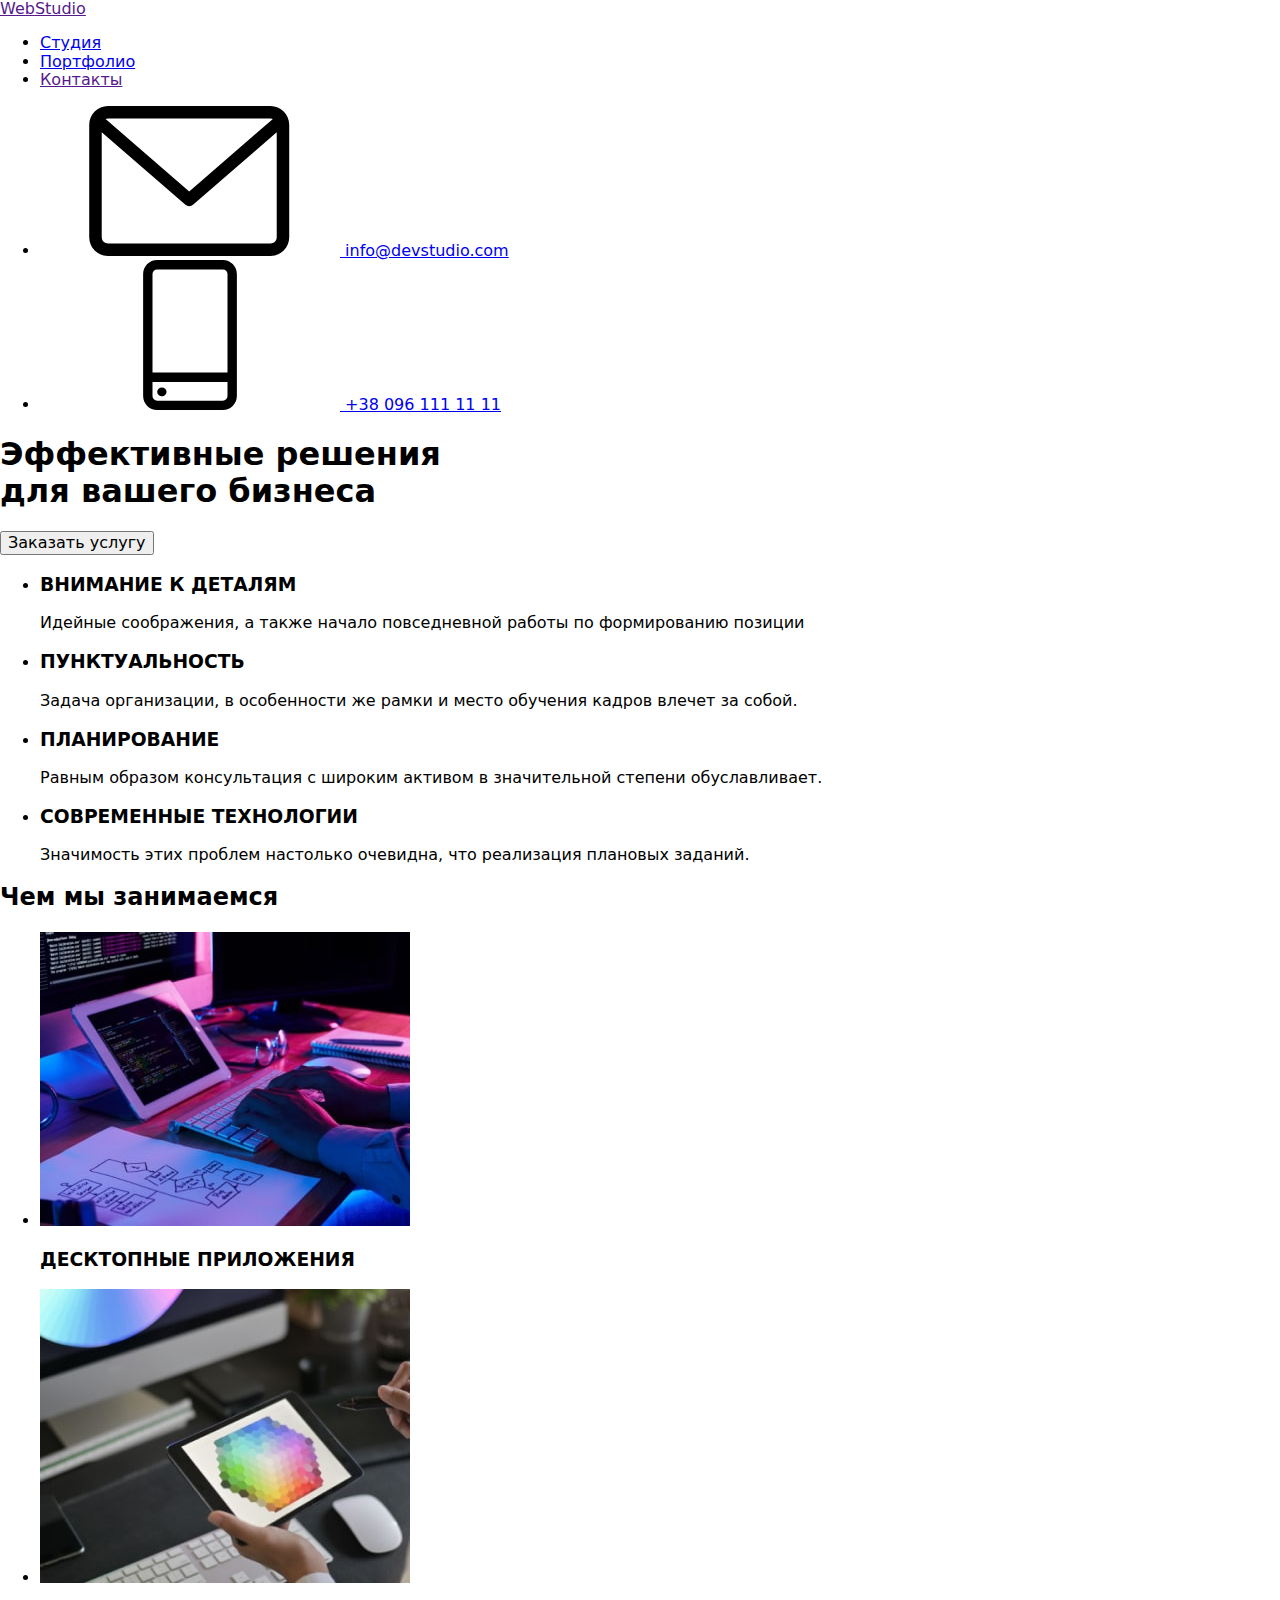
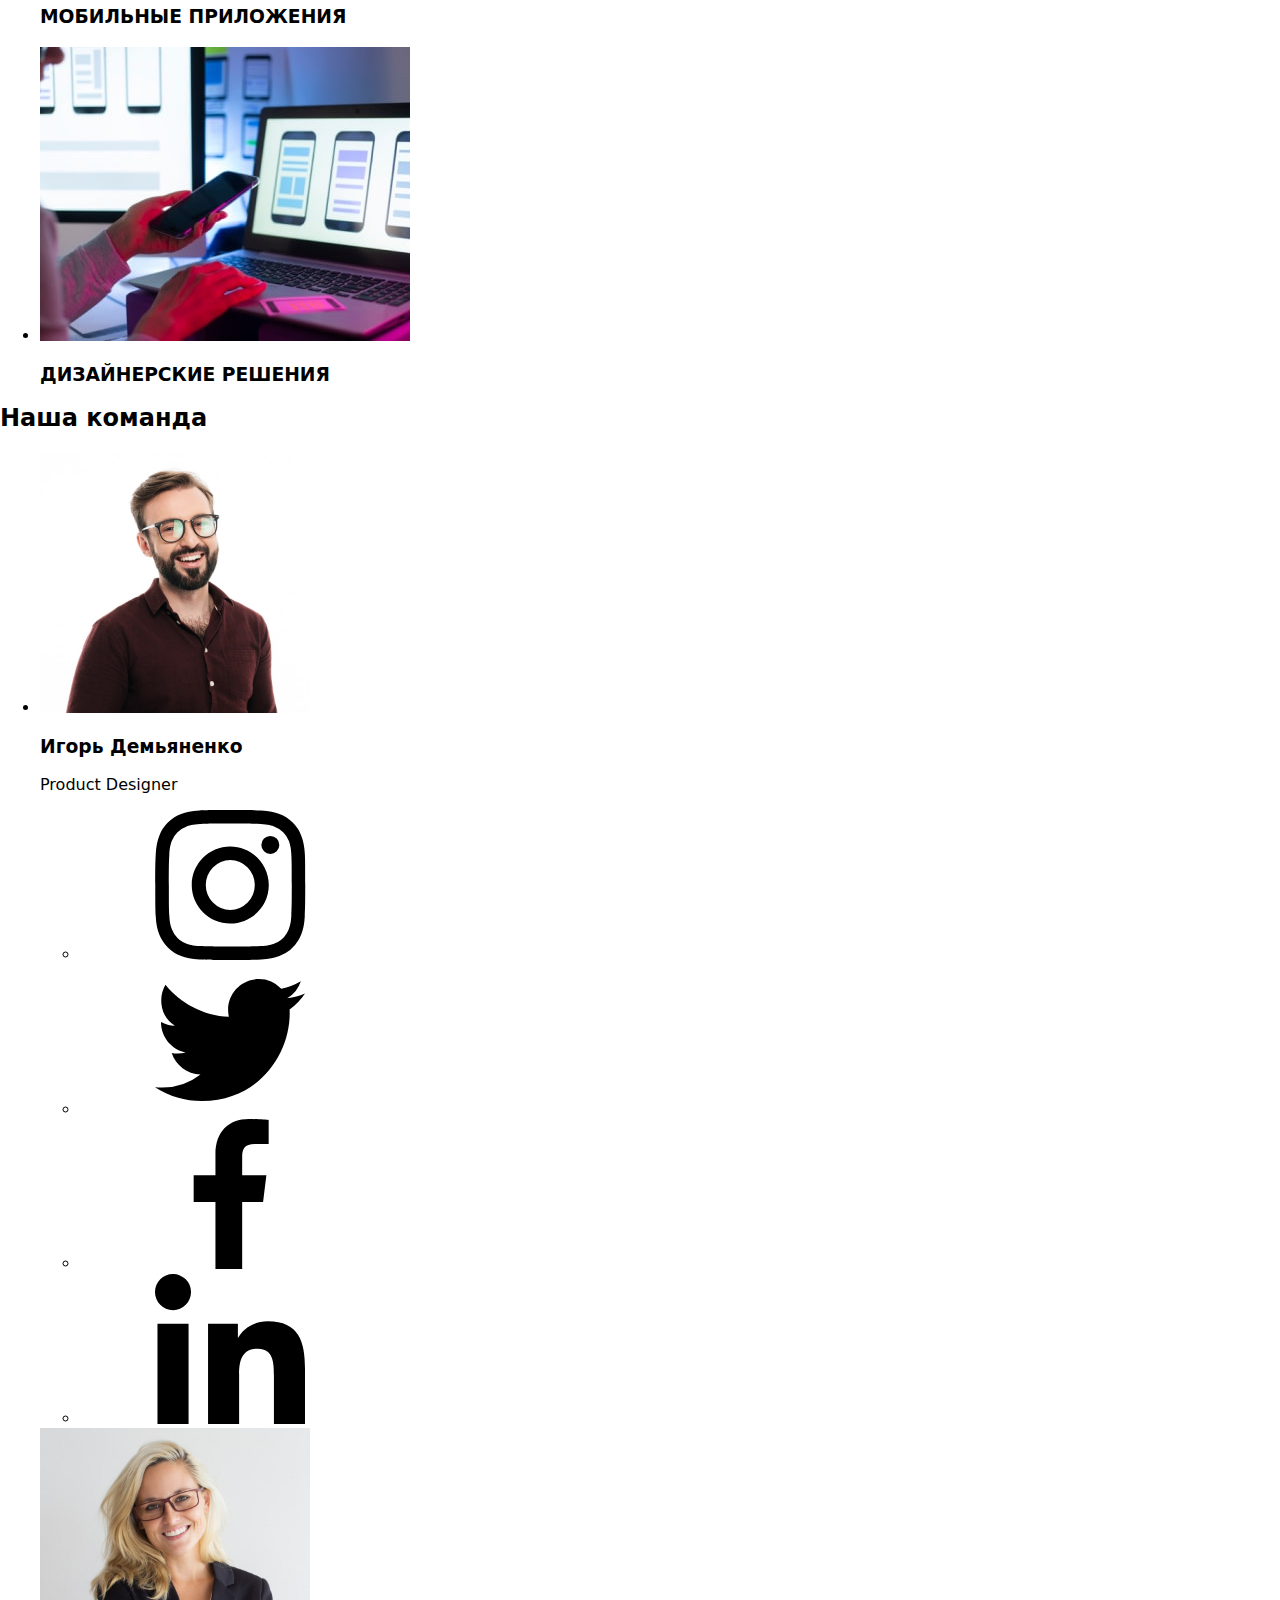
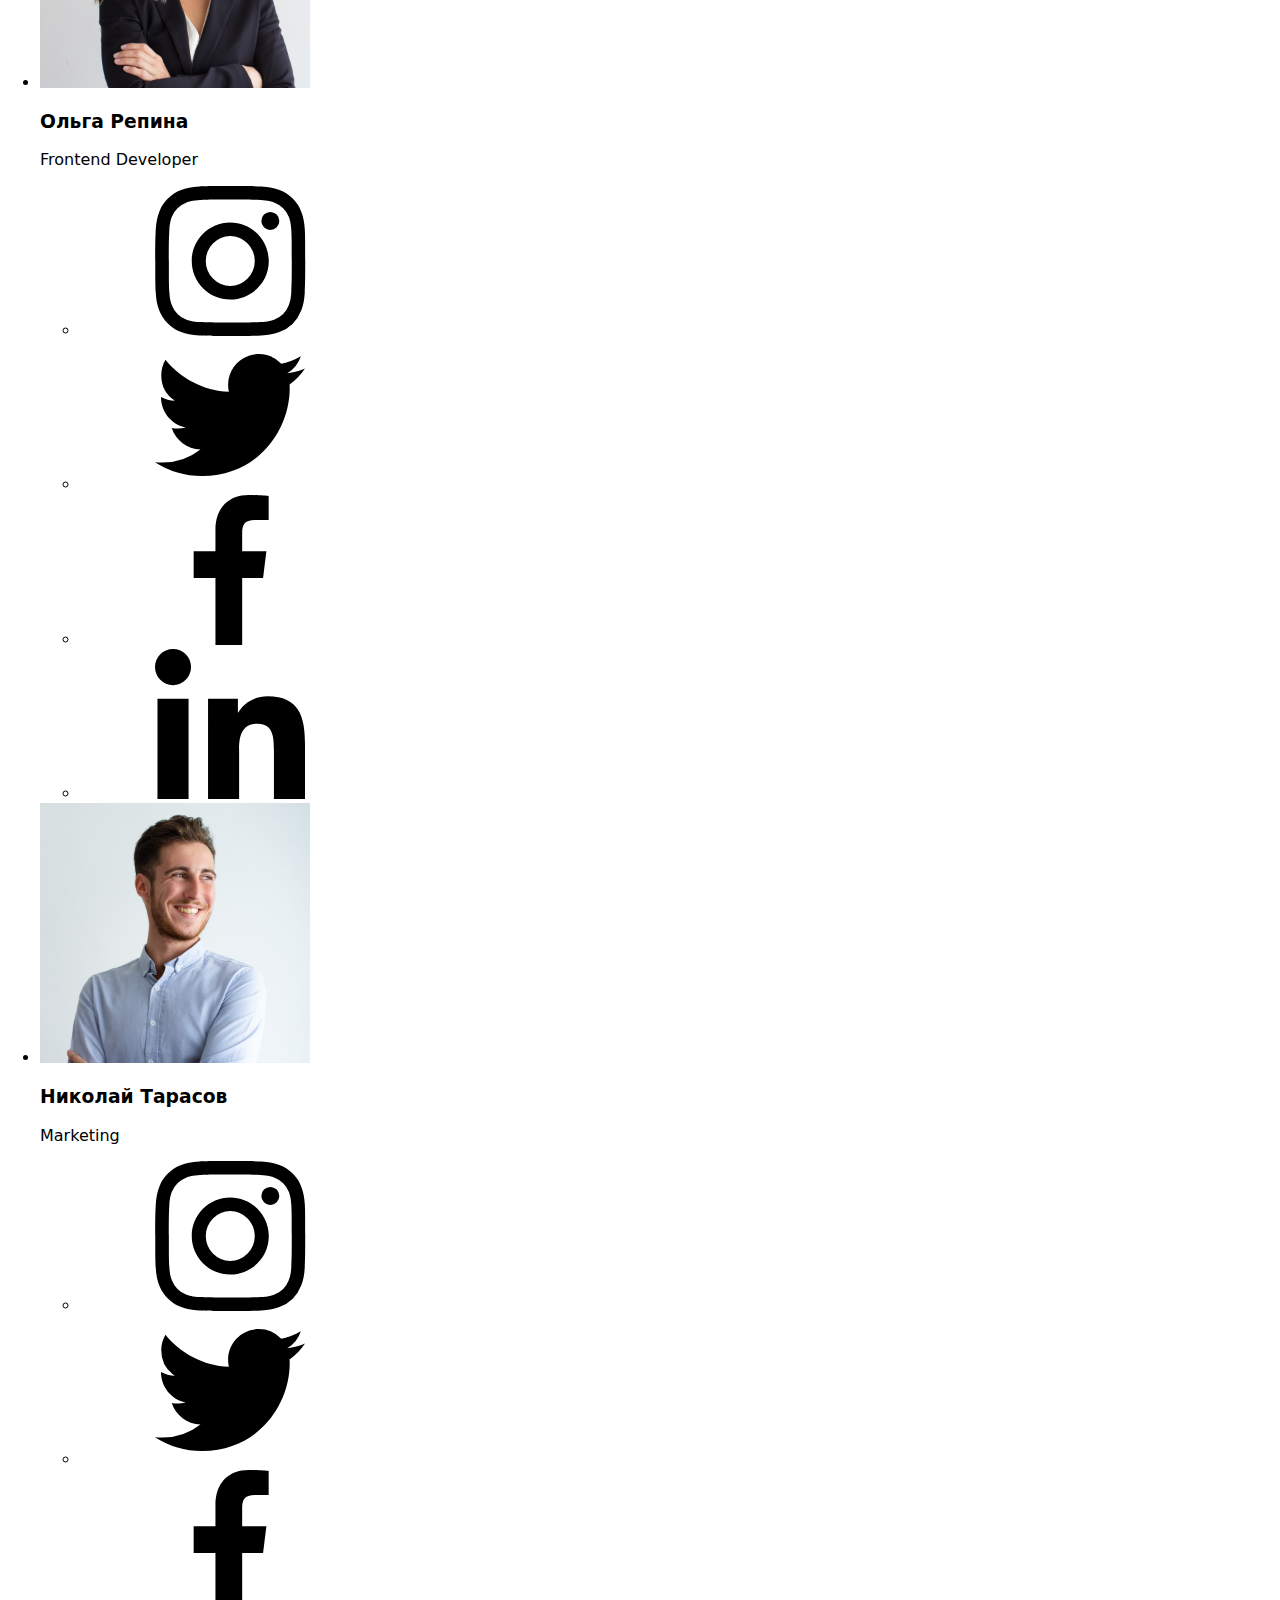
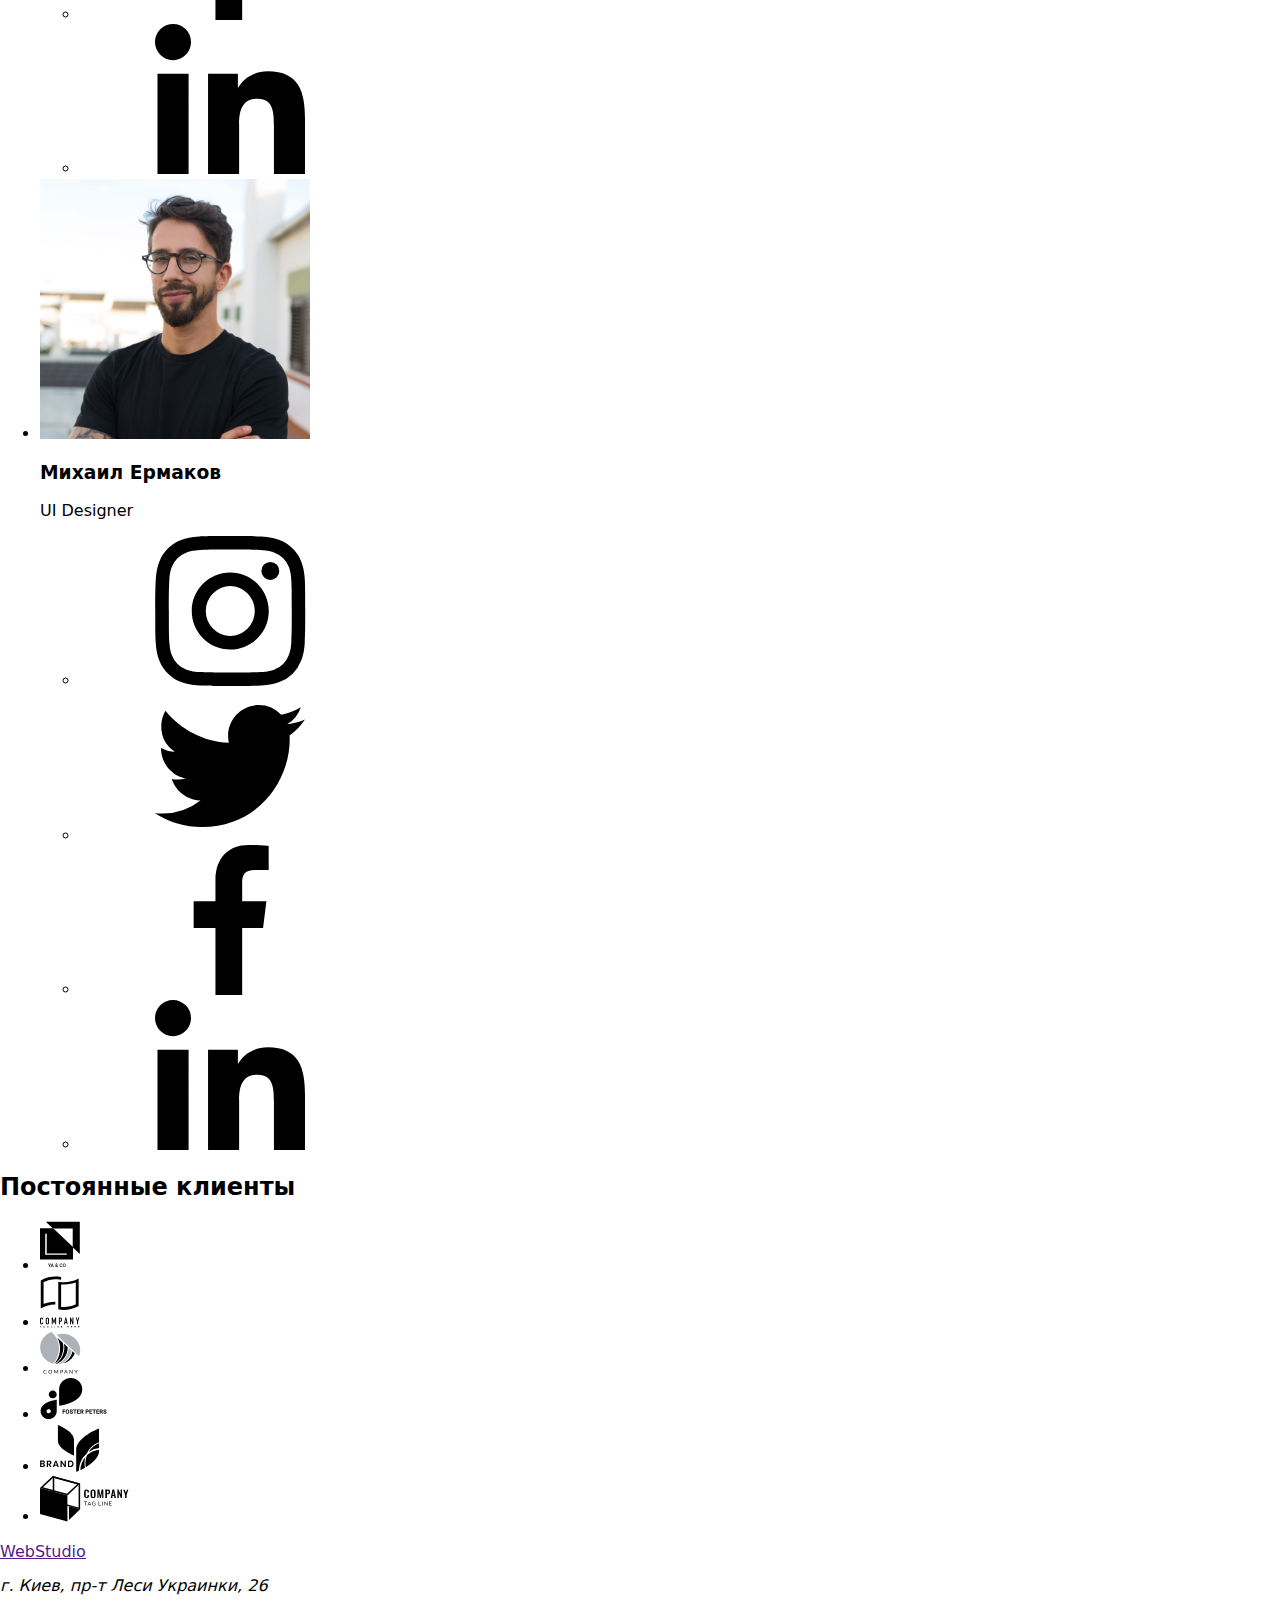
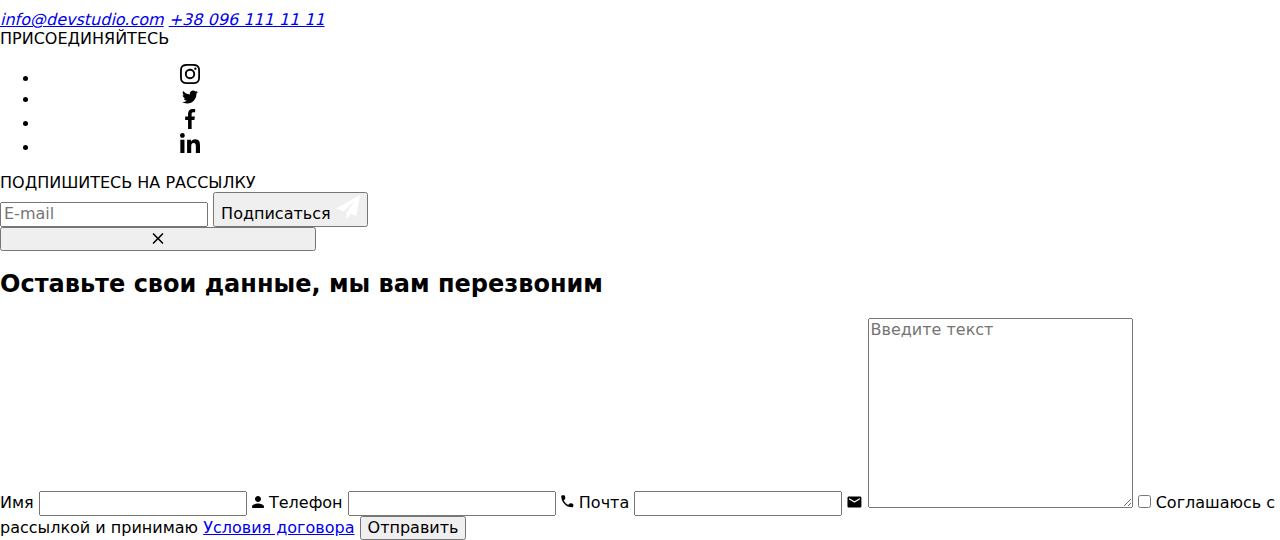
==== index.html @ 51729ecc "sass added" ====
<!DOCTYPE html>
<html lang="ru">
<head>
    <meta charset="UTF-8">
    <meta name="viewport" content="width=device-width, initial-scale=1.0">
    <title>WEBSTUDiO</title>
    <link rel="stylesheet" href="https://cdnjs.cloudflare.com/ajax/libs/modern-normalize/1.0.0/modern-normalize.css">
    <link href="https://fonts.googleapis.com/css2?family=Raleway:wght@700&family=Roboto:wght@400;500;700;900&display=swap" rel="stylesheet">
    <link rel="stylesheet" href="./css/">
    <link rel="stylesheet" href="./portfolio.html">
</head>
<body>
    <!--HEADER-->
    <header class="header">
        <div class="container main">
            <nav class="navigation">
                <a class="logo" href="" aria-label="Логотип веб студия">Web<span class="logo-name-part">Studio</span></a>
                <ul class="navigation-list list main">
                    <li class="navigation-list-item"><a class="navigation-list-link link current" href="./index.html">Студия</a></li>
                    <li class="navigation-list-item"><a class="navigation-list-link link" href="./portfolio.html">Портфолио</a></li>
                    <li class="navigation-list-item"><a class="navigation-list-link link" href="">Контакты</a></li>
                </ul>  
            </nav>
            <ul class="contacts list">
                <li class="contacts-icon">
                    <a class="header-email-link link" href="mailto:info@devstudio.com">
                        <svg class="contacts-icon-mail">
                            <use href="./images/sprite.svg#icon-envelope-hover"></use>
                        </svg>
                    info@devstudio.com</a>
                </li>
                <li>
                    <a class="header-tel-link link" href="tel:+380961111111">
                        <svg class="contacts-icon-tel">
                            <use href="./images/sprite.svg#icon-smartphone"></use>
                        </svg>
                    +38 096 111 11 11</a>
                </li>
            </ul>
        </div>
    </header>
    <!--ORDER SERVISE-->
    <main>
        <section class="order-servise background">
            <div class="container">
                <h1 class="description">Эффективные решения <br> для вашего бизнеса</h1>
                <button class="modal-button" type="button" data-modal-open>Заказать услугу</button>
            </div>
        </section>
    <!--ADVANTAGES-->
        <section class="advantages">
            <div class="container">
                <ul class="advantages-list list">
                    <li class="advantages-item icon-antenna"><h3 class="advantages-description">ВНИМАНИЕ К ДЕТАЛЯМ</h3><p class="advantages-text">Идейные соображения, а также начало повседневной работы по формированию позиции</p></li>
                    <li class="advantages-item icon-clock"><h3 class="advantages-description">ПУНКТУАЛЬНОСТЬ</h3><p class="advantages-text">Задача организации, в особенности же рамки и место обучения кадров влечет за собой.</p></li>
                    <li class="advantages-item icon-diagram"><h3 class="advantages-description">ПЛАНИРОВАНИЕ</h3><p class="advantages-text">Равным образом консультация с широким активом в значительной степени обуславливает.</p></li>
                    <li class="advantages-item icon-astronaut"><h3 class="advantages-description">СОВРЕМЕННЫЕ ТЕХНОЛОГИИ</h3><p class="advantages-text">Значимость этих проблем настолько очевидна, что реализация плановых заданий.</p></li>
                </ul>
            </div>
        </section>
    <!--WORK DESCRIPTION-->
        <section class="work-description">
            <div class="container">
                <h2 class="section-description">Чем мы занимаемся</h2>
                <ul class="work-description-list list">
                    <li class="work-decription-item">
                         <img src="./images/workdescription/wd1.jpg" alt="человек печатает текст на клавиатуре" width="370" height="294">
                    <div class="work-description-text">
                        <h3 class="text-description">ДECКТОПНЫЕ ПРИЛОЖЕНИЯ</h3>
                    </div>
                     </li>
                     <li class="work-decription-item">
                        <img src="./images/workdescription/wd2.jpg" alt="человек смотрит на экран телефона" width="370" height="294">
                        <div class="work-description-text">
                            <h3 class="text-description">МОБИЛЬНЫЕ ПРИЛОЖЕНИЯ</h3>
                        </div>
                    </li>
                    <li class="work-decription-item">
                        <img src="./images/workdescription/wd3.jpg" alt="человек смотрит на экран планшета" width="370" height="294">
                        <div class="work-description-text">
                            <h3 class="text-description">ДИЗАЙНЕРСКИЕ РЕШЕНИЯ</h3>
                        </div>
                    </li>
                 </ul>
            </div>
        </section>
    <!--TEAM-->
        <section class="our-team">
            <div class="container">
                <h2 class="section-description">Наша команда</h2>
                <ul class="team-list list">
                    <li class="team-item">
                        <img class="employee-photo" src="./images/team/employee-1.jpg" alt="сотрудник мужчина улыбается" width="270" height="260">
                        <div class="team-content"> 
                            <h3 class="employee-name">Игорь Демьяненко</h3>
                            <p class="employee-position">Product Designer</p> 
                            <ul class="social-list list">
                                <li class="social-list-item">
                                    <a class="social-list-link" href="">
                                        <svg class="social-list-svg">
                                            <use href="./images/sprite.svg#icon-instagram"></use>
                                        </svg>
                                    </a>
                                </li>
                                <li class="social-list-item">
                                    <a class="social-list-link" href="">
                                        <svg class="social-list-svg">
                                            <use href="./images/sprite.svg#icon-twitter"></use>
                                        </svg>
                                    </a>
                                </li>
                                <li class="social-list-item">
                                    <a class="social-list-link" href="">
                                        <svg class="social-list-svg">
                                            <use href="./images/sprite.svg#icon-facebook"></use>
                                        </svg>
                                    </a>
                                </li>
                                <li class="social-list-item">
                                    <a class="social-list-link" href="">
                                        <svg class="social-list-svg">
                                            <use href="./images/sprite.svg#icon-linkedin"></use>
                                        </svg>
                                    </a>
                                </li>
                            </ul> 
                        </div>
                    </li>
                    <li class="team-item">
                        <img class="employee-photo" src="./images/team/employee-2.jpg" alt="сотрудник женщина улыбается" width="270" height="260">
                        <div class="team-content">
                            <h3 class="employee-name">Ольга Репина</h3>
                            <p class="employee-position">Frontend Developer</p>
                            <ul class="social-list list">
                                <li class="social-list-item">
                                    <a class="social-list-link" href="">
                                        <svg class="social-list-svg">
                                            <use href="./images/sprite.svg#icon-instagram"></use>
                                        </svg>
                                    </a>
                                </li>
                                <li class="social-list-item">
                                    <a class="social-list-link" href="">
                                        <svg class="social-list-svg">
                                            <use href="./images/sprite.svg#icon-twitter"></use>
                                        </svg>
                                    </a>
                                </li>
                                <li class="social-list-item">
                                    <a class="social-list-link" href="">
                                        <svg class="social-list-svg">
                                            <use href="./images/sprite.svg#icon-facebook"></use>
                                        </svg>
                                    </a>
                                </li>
                                <li class="social-list-item">
                                    <a class="social-list-link" href="">
                                        <svg class="social-list-svg">
                                            <use href="./images/sprite.svg#icon-linkedin"></use>
                                        </svg>
                                    </a>
                                </li>
                            </ul> 
                        </div>
                    </li>
                    <li class="team-item">
                        <img class="employee-photo" src="./images/team/employee-3.jpg" alt="сотрудник мужчина улыбается" width="270" height="260">
                        <div class="team-content">
                            <h3 class="employee-name">Николай Тарасов</h3>
                            <p class="employee-position">Marketing</p>
                            <ul class="social-list list">
                                <li class="social-list-item">
                                    <a class="social-list-link" href="">
                                        <svg class="social-list-svg">
                                            <use href="./images/sprite.svg#icon-instagram"></use>
                                        </svg>
                                    </a>
                                </li>
                                <li class="social-list-item">
                                    <a class="social-list-link" href="">
                                        <svg class="social-list-svg">
                                            <use href="./images/sprite.svg#icon-twitter"></use>
                                        </svg>
                                    </a>
                                </li>
                                <li class="social-list-item">
                                    <a class="social-list-link" href="">
                                        <svg class="social-list-svg">
                                            <use href="./images/sprite.svg#icon-facebook"></use>
                                        </svg>
                                    </a>
                                </li>
                                <li class="social-list-item">
                                    <a class="social-list-link" href="">
                                        <svg class="social-list-svg">
                                            <use href="./images/sprite.svg#icon-linkedin"></use>
                                        </svg>
                                    </a>
                                </li>
                            </ul> 
                        </div>
                    </li>
                    <li class="team-item">
                        <img class="employee-photo" src="./images/team/employee-4.jpg" alt="сотрудник мужчина улыбается" width="270" height="260">
                        <div class="team-content">
                            <h3 class="employee-name">Михаил Ермаков</h3>
                            <p class="employee-position">UI Designer</p>
                            <ul class="social-list list">
                                <li class="social-list-item">
                                    <a class="social-list-link" href="">
                                        <svg class="social-list-svg">
                                            <use href="./images/sprite.svg#icon-instagram"></use>
                                        </svg>
                                    </a>
                                </li>
                                <li class="social-list-item">
                                    <a class="social-list-link" href="">
                                        <svg class="social-list-svg">
                                            <use href="./images/sprite.svg#icon-twitter"></use>
                                        </svg>
                                    </a>
                                </li>
                                <li class="social-list-item">
                                    <a class="social-list-link" href="">
                                        <svg class="social-list-svg">
                                            <use href="./images/sprite.svg#icon-facebook"></use>
                                        </svg>
                                    </a>
                                </li>
                                <li class="social-list-item">
                                    <a class="social-list-link" href="">
                                        <svg class="social-list-svg">
                                            <use href="./images/sprite.svg#icon-linkedin"></use>
                                        </svg>
                                    </a>
                                </li>
                            </ul> 
                        </div> 
                    </li>
                </ul>
            </div>
        </section>
        <!--OUR CLIENTS-->
        <section class="our-clients">
            <div class="container">
                <h2 class="section-description">Постоянные клиенты</h2>
                <ul class="clients-list list">
                    <li class="clients-list-item link">
                        <a class="clients-list-link" href="">
                            <svg class="clients-list-svg" width="44" height="50">
                                <use href="./images/sprite.svg#icon-logo-1"></use>
                            </svg>
                        </a>
                    </li>
                    <li class="clients-list-item link">
                        <a class="clients-list-link" href="">
                            <svg class="clients-list-svg" width="40" height="52">
                                <use href="./images/sprite.svg#icon-logo-2"></use>
                            </svg>
                        </a>
                    </li>
                    <li class="clients-list-item link">
                        <a class="clients-list-link" href="">
                            <svg class="clients-list-svg" width="41" height="42">
                                <use href="./images/sprite.svg#icon-logo-3"></use>
                            </svg>
                        </a>
                    </li>
                    <li class="clients-list-item link">
                        <a class="clients-list-link" href="">
                            <svg class="clients-list-svg" width="80" height="42">
                                <use href="./images/sprite.svg#icon-logo-4"></use>
                            </svg>
                        </a>
                    </li>
                    <li class="clients-list-item link">
                        <a class="clients-list-link" href="">
                            <svg class="clients-list-svg" width="59" height="47">
                                <use href="./images/sprite.svg#icon-logo-5"></use>
                            </svg>
                        </a>
                    </li>
                    <li class="clients-list-item link">
                        <a class="clients-list-link" href="">
                            <svg class="clients-list-svg" width="89" height="46">
                                <use href="./images/sprite.svg#icon-logo-6"></use>
                            </svg>
                        </a>
                    </li>
                </ul>
            </div>
        </section>
    </main>
    <!--FOOTER-->
    <footer class="page-footer">
        <div class="container">
            <div class="address-section">
                <a class="logo" href="" aria-label="Логотип веб студия">Web<span class="logo-footer">Studio</span></a>
                <address class="address">
                    <p class="address-street">г. Киев, пр-т Леси Украинки, 26</p>
                    <div class="contacts-item">
                        <a class="header-email-link link" href="mailto:info@devstudio.com ">info@devstudio.com</a>
                        <a class="header-tel-link link" href="tel:+380961111111">+38 096 111 11 11</a>
                    </div>
                </address>
            </div>
            <div class="join">
                <span class="join-text">ПРИСОЕДИНЯЙТЕСЬ</span>
                <ul class="footer-social-list list">
                    <li class="footer-social-list-item">
                        <a class="footer-social-list-link" href="">
                            <svg weight="20" height="20" class="footer-social-list-svg">
                                <use href="./images/sprite.svg#icon-instagram"></use>
                            </svg>
                        </a>
                    </li>
                    <li class="footer-social-list-item">
                        <a class="footer-social-list-link" href="">
                            <svg weight="20" height="16" class="footer-social-list-svg">
                                <use href="./images/sprite.svg#icon-twitter"></use>
                            </svg>
                        </a>
                    </li>
                    <li class="footer-social-list-item">
                        <a class="footer-social-list-link" href="">
                            <svg weight="10" height="20" class="footer-social-list-svg">
                                <use href="./images/sprite.svg#icon-facebook"></use>
                            </svg>
                        </a>
                    </li>
                    <li class="footer-social-list-item">
                        <a class="footer-social-list-link" href="">
                            <svg weight="20" height="20" class="footer-social-list-svg">
                                <use href="./images/sprite.svg#icon-linkedin"></use>
                            </svg>
                        </a>
                    </li>
                </ul> 
            </div>
            <div class="footer-submit">
            <span class="join-text submit">ПОДПИШИТЕСЬ НА РАССЫЛКУ</span>
            <form action="#" class="footer-submit-link">
                <input type="email" name="user-mail" class="footer-submit-input" placeholder="E-mail">
                <button class="modal-button">Подписаться
                    <svg height="24" width="24" class="footer-social-list-svg">
                        <use href="./images/sprite.svg#icon-icon-send"></use>
                    </svg>
                </button>
            </form>    
            </div>
        </div>
    </footer>

    <div class="backdrop is-hidden" data-modal>
        <div class="modal">
            <button type="button" class="close-button" data-modal-close>
                <svg weight="11" height="11" class="svg-close-button">
                    <use href="./images/sprite.svg#icon-Vector"></use>
                </svg>
            </button>
            <form action="#" class="modal-form">
                <h2 class="modal-name">Оставьте свои данные, мы вам перезвоним</h2>
                <label class="modal-form-field">
                    Имя
                    <span class="modal-form-wrapper">
                        <input type="text" name="user-name" class="modal-form-input" required>
                        <svg width="12" height="12" class="modal-form-svg-icon">
                            <use href="./images/sprite.svg#icon-human"></use> 
                        </svg>   
                    </span>
                </label>
                <label class="modal-form-field">
                    Телефон
                    <span class="modal-form-wrapper">
                        <input type="tel" name="user-phone" class="modal-form-input" required>
                        <svg width="13" height="13" class="modal-form-svg-icon">
                            <use href="./images/sprite.svg#icon-tel"></use> 
                        </svg>
                    </span>
                </label>
                <label class="modal-form-field">
                    Почта
                    <span class="modal-form-wrapper">
                        <input type="email" name="user-mail" class="modal-form-input" required>
                        <svg width="15" height="12" class="modal-form-svg-icon">
                            <use href="./images/sprite.svg#icon-email"></use> 
                        </svg>
                    </span>
                </label>
                <textarea name="user-message" id="" cols="30" rows="10" class="modal-form-message" placeholder="Введите текст"></textarea>
                <input type="checkbox" name="user-policy" value="accept-policy" id="check-policy" class="modal-form-policy visually-hidden">
                <label for="check-policy" class="modal-form-policy-label">Соглашаюсь с рассылкой и принимаю <a href="#" class="modal-form-policy-link"> Условия договора</a></label>
                <button type="submit" class="modal-form-btn">Отправить</button>
            </form>
        </div>
    </div>

    <script src="./js/modal.js"></script>
</body>
</html>
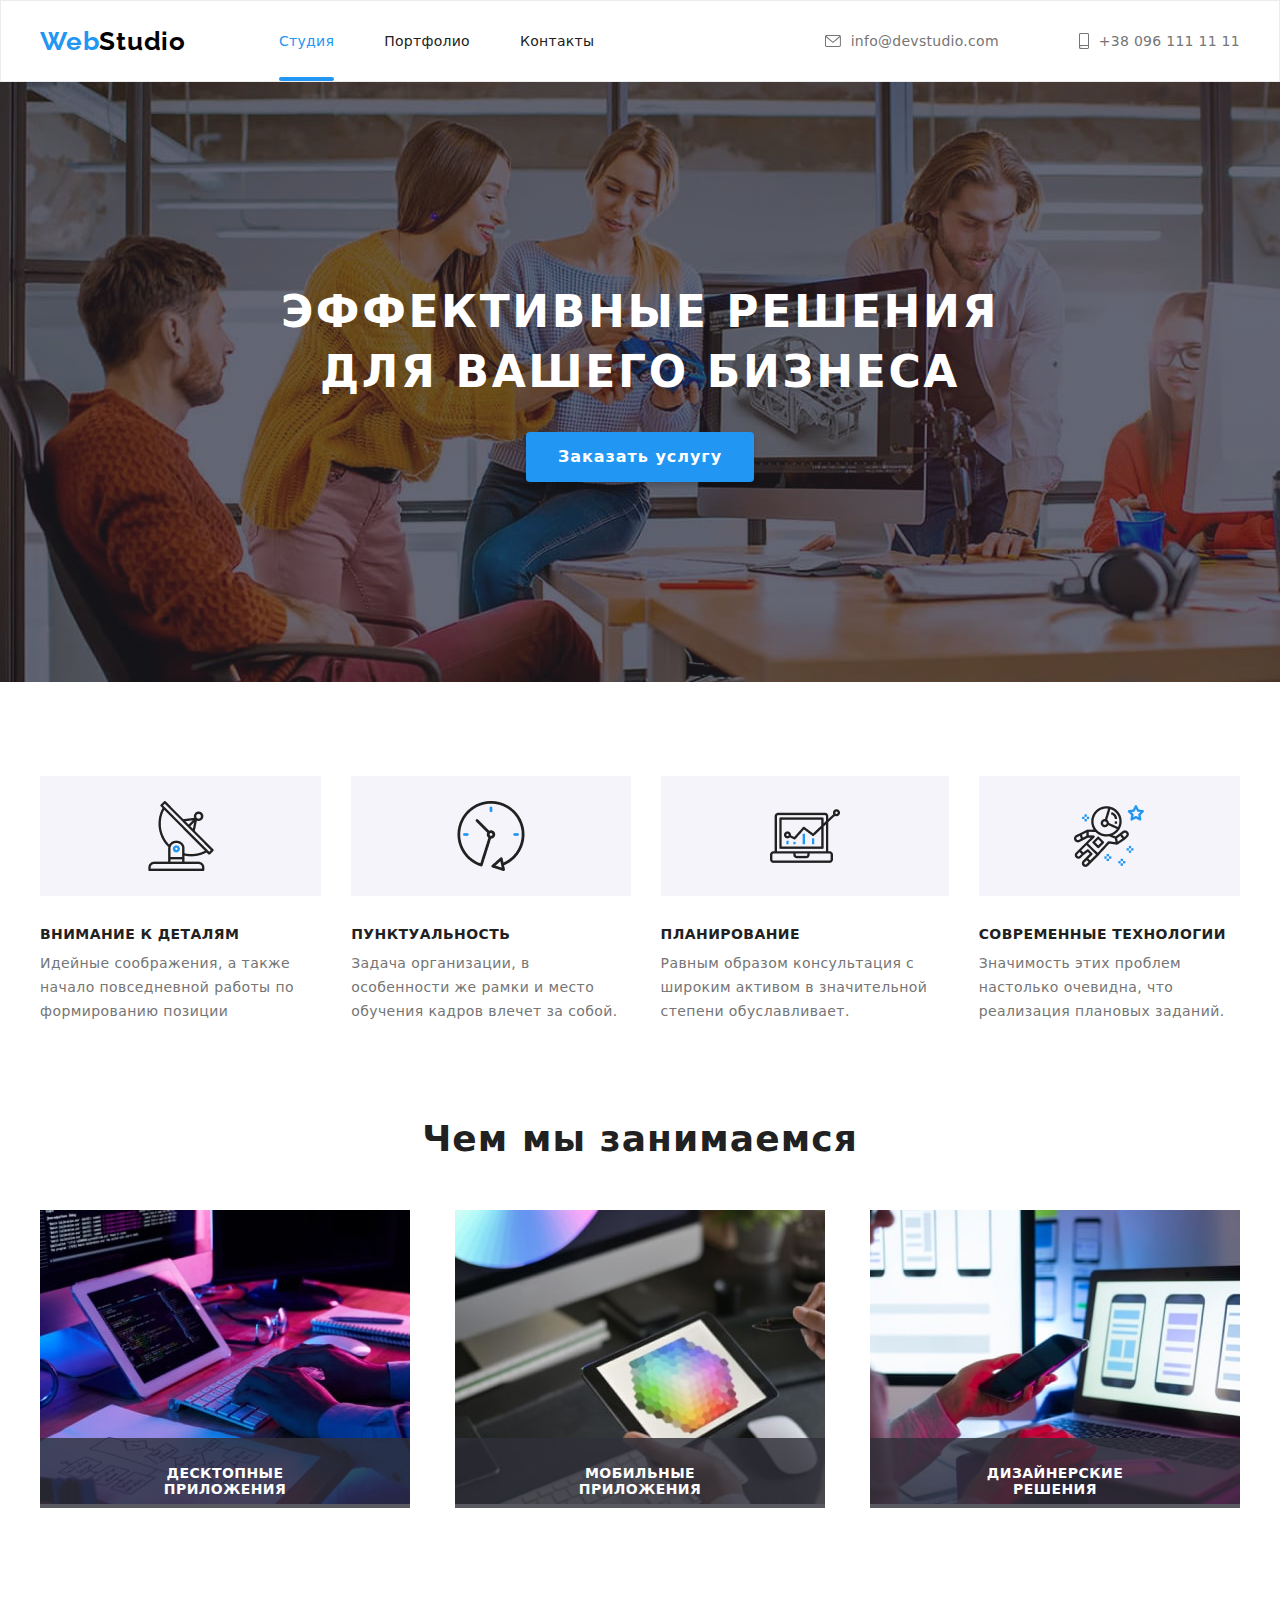
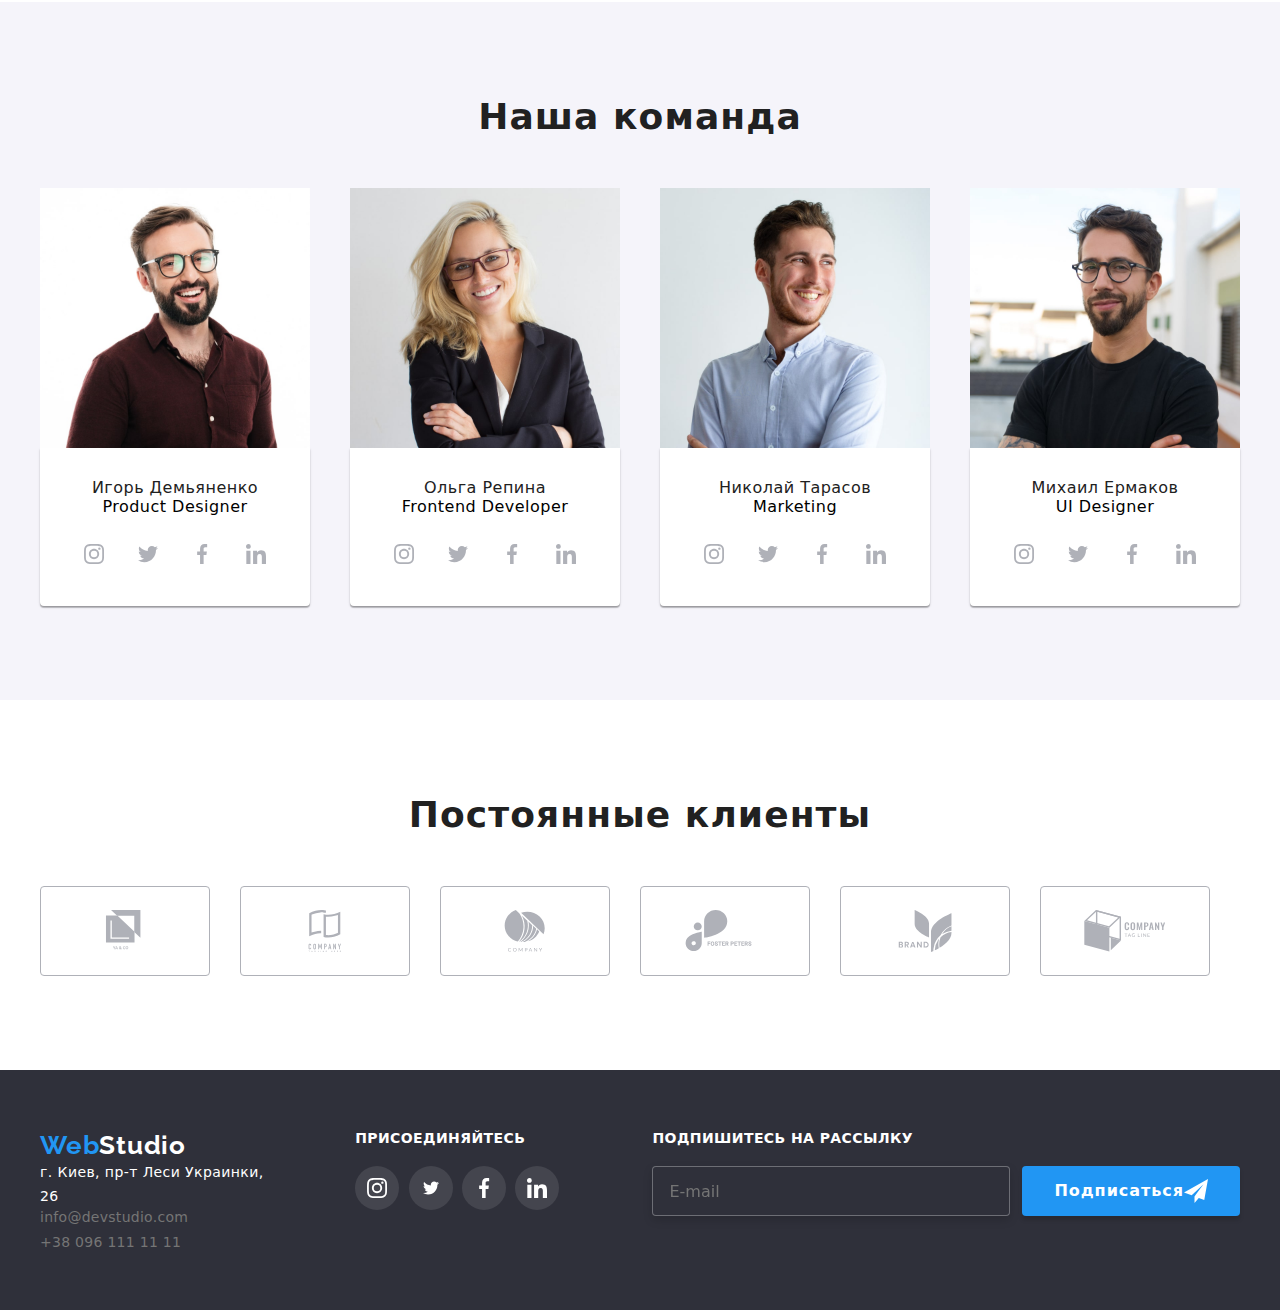
==== commit 360d22d9: "scss updated" ====
--- a/index.html
+++ b/index.html
@@ -6,7 +6,7 @@
     <title>WEBSTUDiO</title>
     <link rel="stylesheet" href="https://cdnjs.cloudflare.com/ajax/libs/modern-normalize/1.0.0/modern-normalize.css">
     <link href="https://fonts.googleapis.com/css2?family=Raleway:wght@700&family=Roboto:wght@400;500;700;900&display=swap" rel="stylesheet">
-    <link rel="stylesheet" href="./css/">
+    <link rel="stylesheet" href="./css/main.min.css">
     <link rel="stylesheet" href="./portfolio.html">
 </head>
 <body>
--- a/css/main.min.css
+++ b/css/main.min.css
@@ -0,0 +1,2 @@
+:root{--primary-text-color: #757575;--title-text-color: #212121;--accent-color: #2196F3;--white-text-color: #FFFFFF;--address-text-color: rgba(255, 255, 255, 0.6);--background-color-service-footer:  #2F303A;--background-color-team: #F5F4FA;--logo-text-color: #000000}.visually-hidden{position:absolute !important;clip:rect(1px 1px 1px 1px);clip:rect(1px, 1px, 1px, 1px);padding:0 !important;border:0 !important;height:1px !important;width:1px !important;overflow:hidden}*,*::before,*::after{margin:0;padding:0}.body{font-family:"Roboto", sans-serif;color:var(--primary-text-color)}.list{list-style:none;padding:0px;margin:0px}.link{text-decoration:none}.container{margin-left:auto;margin-right:auto;width:1230px;padding-left:15px;padding-right:15px}.modal-button,.modal-form-btn{display:inline-block;min-width:200px;padding:10px 32px;font-weight:700;font-size:16px;line-height:1.875;align-items:center;letter-spacing:0.06em;color:var(--white-text-color);background:var(--accent-color);box-shadow:0px 4px 4px rgba(0,0,0,0.15);border-radius:4px;border:none}.modal-form-btn{align-self:center;background:#188CE8;box-shadow:0px 4px 4px rgba(0,0,0,0.15);border-radius:4px;margin-top:40px;margin-bottom:40px;border:none}.social-list{display:flex;justify-content:space-between;padding-left:32px;padding-right:32px}.social-list-link{display:flex;justify-content:center;align-items:center;width:44px;height:44px;fill:#AFB1B8;transition:background-color 250ms cubic-bezier(0.4, 0, 0.2, 1)}.social-list-link:hover{background-color:var(--accent-color);border-radius:50%}.social-list-link:hover .social-list-svg{fill:var(--white-text-color)}.social-list-svg{width:20px;height:20px;transition:fill 250ms cubic-bezier(0.4, 0, 0.2, 1)}.footer-social-list{display:flex;justify-content:space-between;margin-top:20px}.footer-social-list-link{display:flex;justify-content:center;align-items:center;width:44px;height:44px;border-radius:50%;background:rgba(255,255,255,0.1);transition:background-color 250ms cubic-bezier(0.4, 0, 0.2, 1)}.footer-social-list-item{display:flex;justify-content:center;align-items:center}.footer-social-list-svg{fill:var(--white-text-color)}.footer-social-list-link:hover{background-color:var(--accent-color)}.backdrop{position:fixed;top:0;left:0;width:100%;height:100%;background:rgba(0,0,0,0.2);transition:all 250ms cubic-bezier(0.4, 0, 0.2, 1)}.backdrop.is-hidden{opacity:0;visibility:hidden;pointer-events:none}.backdrop.is-hidden .modal{transform:translate(-50%, -50%) scale(0)}.modal{position:absolute;top:50%;left:50%;transform:translate(-50%, -50%) scale(1);width:528px;height:581px;padding:40px;background:var(--white-text-color);box-shadow:0px 1px 3px rgba(0,0,0,0.12),0px 1px 1px rgba(0,0,0,0.14),0px 2px 1px rgba(0,0,0,0.2);border-radius:4px}.close-button{position:absolute;top:8px;right:8px;width:30px;height:30px;background:var(--white-text-color);border:1px solid rgba(0,0,0,0.1);border-radius:50%;cursor:pointer;transition:all 250ms cubic-bezier(0.4, 0, 0.2, 1)}.close-button:hover{fill:var(--accent-color)}.svg-close-button{width:11px;height:11px;transition:color 250ms cubic-bezier(0.4, 0, 0.2, 1)}.modal-form{display:flex;flex-direction:column}.modal-form-input{display:block;width:100%;height:40px;border:1px solid rgba(33,33,33,0.2);border-radius:4px;padding-left:42px;cursor:pointer}.modal-form-input:focus,.modal-form-message:focus{padding:12px 16px;outline:none;border:1px solid var(--accent-color)}.modal-form-message:focus::placeholder{padding:6px 8px}.modal-form-message{width:448px;height:120px;border:1px solid rgba(33,33,33,0.2);border-radius:4px;resize:none;margin-bottom:20px}.modal-form-field{margin-bottom:10px}.modal-form-wrapper{display:block;position:relative;margin-top:4px;cursor:pointer}.modal-name{width:448px;height:23px;font-weight:bold;font-size:20px;line-height:1.045;text-align:center;letter-spacing:0.03em;color:var(--title-text-color)}.modal-form-svg-icon{position:absolute;top:50%;left:12px;transform:translateY(-50%)}.modal-form-input:focus+.modal-form-svg-icon{fill:var(--accent-color)}.modal-form-input:focus{padding-left:42px}.modal-form-policy-label::before{display:inline-block;content:"";width:16px;height:15px;border:2px solid var(--title-text-color);margin-right:8.38px}.modal-form-policy-label{font-size:14px;line-height:1.714;letter-spacing:0.03em;color:var(--primary-text-color)}.modal-form-policy:checked+.modal-form-policy-label::before{background-color:var(--accent-color);background-image:url(../images/modal/Vector.png);background-repeat:no-repeat;background-position:50% 50%;border:none}.modal-form-policy-link{color:var(--accent-color);text-decoration:underline}.modal-form-message::placeholder{padding:12px 16px}.description{margin-top:0px;margin-bottom:30px;font-weight:900;font-size:44px;line-height:1.364;letter-spacing:0.06em;text-transform:uppercase;color:var(--white-text-color)}.text-description{padding:27px 82px;margin:0;font-weight:bold;font-size:14px;line-height:1.142;text-align:center;letter-spacing:0.03em;text-transform:uppercase;color:var(--white-text-color)}.current::after{content:"";display:block;height:4px;width:100%;bottom:-4px;position:absolute;background-color:var(--accent-color);border-radius:2px}.header{background-color:var(--white-text-color);border:1px solid #ECECEC}.main{display:flex;align-items:center;justify-content:space-between;height:80px}.logo{margin-right:93px;font-family:"Raleway", sans-serif;font-style:normal;font-weight:700;font-size:26px;line-height:1.192;letter-spacing:0.03em;color:var(--accent-color);list-style:none;text-decoration:none}.logo-name-part{color:var(--logo-text-color)}.logo-footer{color:var(--white-text-color)}.navigation>.logo{align-self:center}.navigation{display:flex}.navigation-list-item:not(:last-child){margin-right:50px}.navigation-list-link{padding-top:32px;padding-bottom:28px;font-weight:500;font-size:14px;line-height:1.143;letter-spacing:0.02em;color:var(--title-text-color);transition:color 250ms cubic-bezier(0.4, 0, 0.2, 1)}.header-email-link,.header-tel-link{display:flex;font-weight:500;font-size:14px;line-height:1.143;letter-spacing:0.02em;color:var(--primary-text-color);transition:color 250ms cubic-bezier(0.4, 0, 0.2, 1)}.header-email-link:hover,.header-email-link:focus,.header-tel-link:hover,.header-tel-link:focus,.navigation-list-link:hover,.navigation-list-link:focus{color:var(--accent-color)}.navigation-list-link{position:relative}.navigation-list-link.current{color:var(--accent-color)}.contacts{display:flex}.contacts-icon:not(:last-child){margin-right:30px}.contacts-icon .header-email-link{margin-right:50px}.header-email-link:hover .contacts-icon-mail{fill:var(--accent-color)}.header-tel-link:hover .contacts-icon-tel{fill:var(--accent-color)}.contacts-icon-mail{align-self:center;width:16px;height:12px;fill:var(--primary-text-color);margin-right:10px;transition:fill 250ms cubic-bezier(0.4, 0, 0.2, 1)}.contacts-icon-tel{align-self:center;width:10px;height:16px;fill:var(--primary-text-color);margin-right:10px;transition:color 250ms cubic-bezier(0.4, 0, 0.2, 1)}.contacts-item{display:flex;flex-direction:column}.contacts-item>.header-email-link{margin-bottom:9px}.order-servise{text-align:center;padding-top:200px;padding-bottom:200px;margin-bottom:94px}.background{height:600px;max-width:1600px;margin-left:auto;margin-right:auto;background-image:linear-gradient(rgba(47,48,58,0.4), rgba(47,48,58,0.4)),url(../images/hero/hero.jpg)}.advantages-list{display:flex}.advantages{margin-bottom:94px}.advantages-description{margin-top:0px;margin-bottom:10px;font-weight:700;font-size:14px;line-height:1.143;letter-spacing:0.03em;text-transform:uppercase;color:var(--title-text-color)}.advantages-text{margin-top:0;margin-bottom:0;font-weight:normal;font-size:14px;line-height:1.714;letter-spacing:0.03em;color:var(--primary-text-color)}.advantages-item:not(:last-child){margin-right:30px}.advantages-item::before{padding-right:100px;margin-bottom:30px;display:block;content:"";height:120px;background-size:70px 70px;background-repeat:no-repeat;background-position:center;background-color:var(--background-color-team)}.icon-antenna::before{background-image:url(../images/advantages/antenna.png)}.icon-clock::before{background-image:url(../images/advantages/clock.png)}.icon-diagram::before{background-image:url(../images/advantages/diagram.png)}.icon-astronaut::before{background-image:url(../images/advantages/astronaut.png)}.work-description{margin-bottom:94px}.work-description-list{display:flex;justify-content:space-between}.work-decription-item{position:relative}.section-description{margin-top:0px;margin-bottom:50px;font-weight:700;font-size:36px;line-height:1.166;text-align:center;letter-spacing:0.03em;color:var(--title-text-color)}.work-description-text{position:absolute;bottom:0;left:0;height:70px;width:100%;background:rgba(47,48,58,0.8)}.our-team{background-color:var(--background-color-team);padding-bottom:94px;padding-top:94px;margin-bottom:94px}.employee-name,.employee-position{background-color:var(--white-text-color)}.team-list{display:flex;justify-content:space-between}.team-item{border-radius:0px 0px 4px 4px}.employee-name{font-weight:500;font-size:16px;line-height:1.188;text-align:center;letter-spacing:0.03em;color:var(--title-text-color)}.employee-position{margin-bottom:16px;font-weight:normal;font-size:16px;line-height:1.188;text-align:center;letter-spacing:0.03em}.employee-photo{display:block}.team-content{background:var(--white-text-color);box-shadow:0px 1px 3px rgba(0,0,0,0.12),0px 1px 1px rgba(0,0,0,0.14),0px 2px 1px rgba(0,0,0,0.2);border-radius:0px 0px 4px 4px;padding-top:30px;padding-bottom:30px}.our-clients{margin-bottom:94px}.clients-list-link{width:170px;height:90px;border:1px solid #AFB1B8;border-radius:4px}.clients-list{display:flex}.clients-list-item:not(:last-child){margin-right:30px}.clients-list-link{display:flex;justify-content:center;align-items:center;transition:border-color 250ms cubic-bezier(0.4, 0, 0.2, 1)}.clients-list-svg{width:100%;height:100%;padding:23px 40px}.clients-list-svg{fill:#AFB1B8;transition:fill 250ms cubic-bezier(0.4, 0, 0.2, 1)}.clients-list-svg:hover{fill:var(--accent-color)}.clients-list-link:hover{border-color:var(--accent-color)}.address-section{display:flex;flex-direction:column;justify-content:space-around;margin-right:70px}.address{display:flex;flex-direction:column;font-style:normal;color:var(--white-text-color)}.address-street{font-weight:normal;font-size:14px;line-height:1.714;letter-spacing:0.03em}.page-footer{background-color:var(--background-color-service-footer);padding-top:60px;padding-bottom:60px}.page-footer .container{display:flex}.join{display:flex;flex-direction:column;width:206px;height:80px}.join-text{font-style:normal;font-weight:bold;font-size:14px;line-height:1.142;letter-spacing:0.03em;text-transform:uppercase;color:var(--white-text-color)}.submit{display:block;margin-bottom:20px}.footer-submit-link{display:flex;justify-content:center}.footer-submit-link .modal-button{display:flex;align-items:center;justify-content:space-between}.footer-submit-input{width:358px;height:50px;margin-right:12px;background-color:var(--background-color-service-footer);border:1px solid rgba(255,255,255,0.3);filter:drop-shadow(0px 4px 4px rgba(0,0,0,0.15));border-radius:4px}.footer-submit-input:focus{padding:16px;color:rgba(255,255,255,0.3)}.footer-submit{margin-left:93px}.footer-submit-button{height:50px;width:200px;background-color:var(--accent-color);box-shadow:0px 4px 4px rgba(0,0,0,0.15);border-radius:4px}.footer-submit-input::placeholder{padding-top:15px;padding-left:16px}
+/*# sourceMappingURL=main.min.css.map */